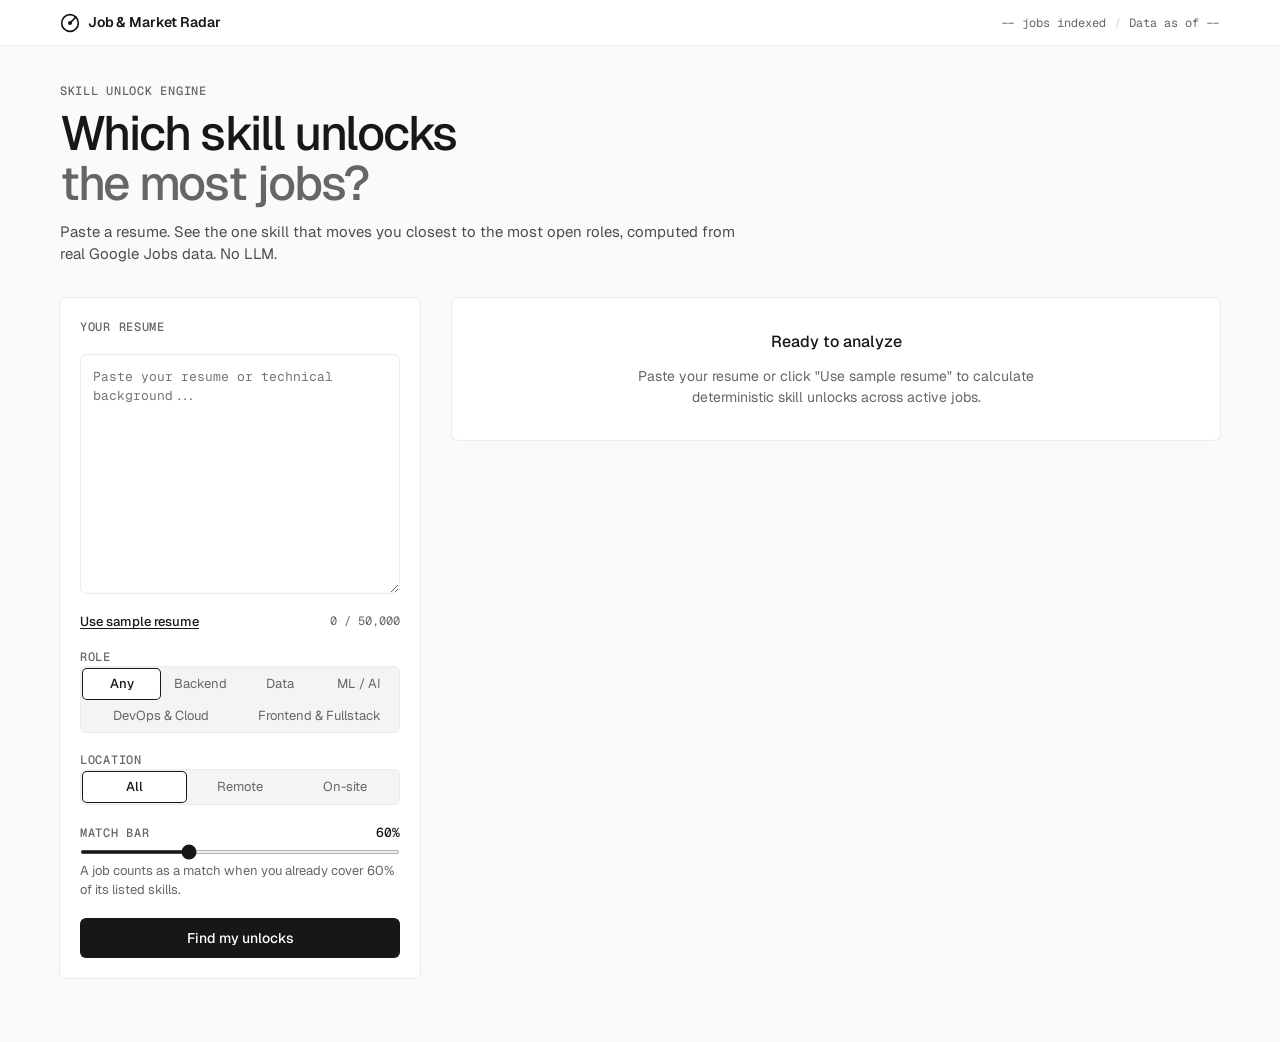
==== static/app/index.html @ d118805f "feat(ui): add live data panel" ====
<!doctype html>
<html lang="en">
  <head>
    <meta charset="UTF-8" />
    <meta name="viewport" content="width=device-width, initial-scale=1.0" />
    <title>Which skill unlocks the most jobs? — Job &amp; Market Radar</title>
    <meta
      name="description"
      content="Paste a resume. See the one skill that moves you closest to the most open roles, computed from real Google Jobs data. No LLM."
    />
    <link
      rel="icon"
      type="image/svg+xml"
      href="data:image/svg+xml,%3Csvg xmlns='http://www.w3.org/2000/svg' viewBox='0 0 24 24' fill='none'%3E%3Ccircle cx='12' cy='12' r='10' stroke='%23171717' stroke-width='2'/%3E%3Cline x1='12' y1='12' x2='19' y2='5' stroke='%23171717' stroke-width='2' stroke-linecap='round'/%3E%3Ccircle cx='12' cy='12' r='2.5' fill='%23171717'/%3E%3C/svg%3E"
    />
    <link rel="preconnect" href="https://fonts.googleapis.com" />
    <link rel="preconnect" href="https://fonts.gstatic.com" crossorigin />
    <link
      href="https://fonts.googleapis.com/css2?family=Geist:wght@400;500;600&family=Geist+Mono:wght@400;500&display=swap"
      rel="stylesheet"
    />
    <link rel="stylesheet" href="/static/app/app.css" />
  </head>
  <body>
    <header class="site-header">
      <div class="header-inner">
        <div class="brand">
          <svg
            class="brand-radar"
            width="20"
            height="20"
            viewBox="0 0 24 24"
            fill="none"
            aria-hidden="true"
          >
            <circle
              cx="12"
              cy="12"
              r="10"
              stroke="var(--ink)"
              stroke-width="2"
            />
            <line
              x1="12"
              y1="12"
              x2="19"
              y2="5"
              stroke="var(--ink)"
              stroke-width="2"
              stroke-linecap="round"
            />
            <circle cx="12" cy="12" r="2.5" fill="var(--ink)" />
          </svg>
          <span class="brand-name">Job &amp; Market Radar</span>
        </div>
        <div class="header-meta mono">
          <span id="pill-jobs" class="header-meta-item">-- jobs indexed</span>
          <span class="header-meta-divider" aria-hidden="true">/</span>
          <span id="pill-date" class="header-meta-item">Data as of --</span>
        </div>
      </div>
    </header>

    <main class="app-container">
      <section class="hero-section">
        <div class="eyebrow mono">SKILL UNLOCK ENGINE</div>
        <h1 aria-label="Which skill unlocks the most jobs?">
          <span class="h1-line1">Which skill unlocks</span>
          <span class="h1-line2">the most jobs?</span>
        </h1>
        <p class="sub-headline">
          Paste a resume. See the one skill that moves you closest to the most
          open roles, computed from real Google Jobs data. No LLM.
        </p>
      </section>

      <div class="app-grid">
        <!-- Left Column: Resume & Filters Sticky Panel -->
        <aside class="resume-panel card" aria-label="Resume input and controls">
          <div class="panel-header">
            <label for="resume-input" class="panel-label mono"
              >Your resume</label
            >
            <span id="sample-badge" class="sample-badge mono hidden"
              >SAMPLE RESUME: edit it or paste yours</span
            >
          </div>

          <textarea
            id="resume-input"
            rows="11"
            placeholder="Paste your resume or technical background..."
            spellcheck="false"
            class="resume-textarea mono"
          ></textarea>

          <div class="char-counter-row mono">
            <button type="button" id="btn-sample-resume" class="btn-text">
              Use sample resume
            </button>
            <span id="char-counter" class="counter-text">0 / 50,000</span>
          </div>

          <fieldset class="control-group">
            <legend class="control-label mono">Role</legend>
            <div class="segmented-control" id="role-segmented">
              <label class="seg-item">
                <input type="radio" name="role-filter" value="" checked />
                <span class="seg-label">Any</span>
              </label>
              <label class="seg-item">
                <input type="radio" name="role-filter" value="backend" />
                <span class="seg-label" id="role-label-backend">Backend</span>
              </label>
              <label class="seg-item">
                <input type="radio" name="role-filter" value="data" />
                <span class="seg-label" id="role-label-data">Data</span>
              </label>
              <label class="seg-item">
                <input type="radio" name="role-filter" value="ml_ai" />
                <span class="seg-label" id="role-label-ml_ai">ML / AI</span>
              </label>
              <label class="seg-item">
                <input type="radio" name="role-filter" value="devops_cloud" />
                <span class="seg-label" id="role-label-devops_cloud"
                  >DevOps &amp; Cloud</span
                >
              </label>
              <label class="seg-item">
                <input
                  type="radio"
                  name="role-filter"
                  value="frontend_fullstack"
                />
                <span class="seg-label" id="role-label-frontend_fullstack"
                  >Frontend &amp; Fullstack</span
                >
              </label>
            </div>
          </fieldset>

          <fieldset class="control-group">
            <legend class="control-label mono">Location</legend>
            <div class="segmented-control" id="location-segmented">
              <label class="seg-item">
                <input type="radio" name="location-filter" value="" checked />
                <span class="seg-label">All</span>
              </label>
              <label class="seg-item">
                <input type="radio" name="location-filter" value="Remote" />
                <span class="seg-label">Remote</span>
              </label>
              <label class="seg-item">
                <input type="radio" name="location-filter" value="On-site" />
                <span class="seg-label">On-site</span>
              </label>
            </div>
          </fieldset>

          <div class="control-group">
            <div class="slider-header">
              <label for="threshold-slider" class="control-label mono"
                >Match bar</label
              >
              <span id="threshold-val" class="slider-val mono">60%</span>
            </div>
            <input
              type="range"
              id="threshold-slider"
              min="50"
              max="80"
              step="5"
              value="60"
              class="range-slider"
            />
            <p id="match-help" class="help-text">
              A job counts as a match when you already cover 60% of its listed
              skills.
            </p>
          </div>

          <button type="button" id="btn-find-unlocks" class="btn-primary">
            Find my unlocks
          </button>
        </aside>

        <!-- Right Column: Results Section -->
        <section class="results-panel" id="results-panel" aria-live="polite">
          <!-- Idle State -->
          <div id="state-idle" class="state-block card state-idle">
            <p class="state-title">Ready to analyze</p>
            <p class="state-desc">
              Paste your resume or click "Use sample resume" to calculate
              deterministic skill unlocks across active jobs.
            </p>
          </div>

          <!-- Loading State -->
          <div id="state-loading" class="state-block state-loading hidden">
            <div class="skeleton-card skeleton-hero"></div>
            <div class="skeleton-card skeleton-path"></div>
            <div class="skeleton-card skeleton-unlocks"></div>
            <div class="skeleton-card skeleton-jobs"></div>
          </div>

          <!-- Error State -->
          <div id="state-error" class="state-block card state-error hidden">
            <div class="error-badge mono">Error</div>
            <p id="error-message" class="error-text">
              An unexpected error occurred.
            </p>
          </div>

          <!-- Active Results State -->
          <div id="state-results" class="results-content hidden">
            <!-- 1. Hero Block -->
            <div class="hero-block card" id="hero-block">
              <div class="hero-eyebrow mono">AFTER 3 SKILLS</div>
              <div class="hero-metric-row">
                <span id="stat-after-skills" class="hero-stat-number mono"
                  >0</span
                >
                <span id="hero-stat-total" class="hero-stat-total mono">
                  of -- jobs</span
                >
              </div>
              <p id="hero-support-line" class="hero-support-line">
                Up from 0 today. 0 skills recognized in your resume.
              </p>
              <div class="path-track-section">
                <div
                  id="path-track-bar"
                  class="path-track-bar"
                  role="progressbar"
                  aria-label="Cumulative job unlock track"
                ></div>
                <div
                  id="path-track-labels"
                  class="path-track-labels mono"
                ></div>
                <div id="path-track-empty" class="path-track-empty mono hidden">
                  No single skill moves you closer at this match bar.
                </div>
              </div>
            </div>

            <!-- 2. Fastest Path -->
            <section class="results-section" aria-labelledby="heading-path">
              <div class="section-header-row">
                <h2 id="heading-path" class="section-title">
                  Your fastest path
                </h2>
              </div>
              <div id="path-container" class="ledger-table">
                <!-- Dynamically populated ledger rows -->
              </div>
            </section>

            <!-- 3. All Unlocks -->
            <section class="results-section" aria-labelledby="heading-unlocks">
              <div class="section-header-row">
                <h2 id="heading-unlocks" class="section-title">All unlocks</h2>
                <span id="unlocks-count-badge" class="section-badge mono"
                  >-- skills</span
                >
              </div>
              <div id="unlocks-container" class="ledger-table">
                <!-- Dynamically populated expandable ledger rows -->
              </div>
            </section>

            <!-- 4. Best-Fit Jobs Now -->
            <section class="results-section" aria-labelledby="heading-jobs">
              <div class="section-header-row">
                <h2 id="heading-jobs" class="section-title">
                  Best-fit jobs now
                </h2>
                <span id="jobs-count-badge" class="section-badge mono"
                  >Top 8</span
                >
              </div>
              <div id="jobs-container" class="ledger-table">
                <!-- Dynamically populated job ledger rows -->
              </div>
            </section>

            <!-- 5. Add Live Data -->
            <section
              class="results-section live-panel-section"
              aria-labelledby="heading-live"
            >
              <div class="section-header-row">
                <h2 id="heading-live" class="section-title">Add live data</h2>
              </div>
              <p class="live-panel-desc">
                Fetch fresh listings from Google Jobs through SerpApi. New jobs
                join the analysis above.
              </p>
              <div class="live-form-grid">
                <div class="live-form-field">
                  <label for="live-query-input" class="control-label mono"
                    >Job title</label
                  >
                  <input
                    type="text"
                    id="live-query-input"
                    class="live-text-input mono"
                    value="Python Developer"
                    placeholder="e.g. Python Developer"
                  />
                </div>
                <div class="live-form-field">
                  <label for="live-location-input" class="control-label mono"
                    >Location</label
                  >
                  <input
                    type="text"
                    id="live-location-input"
                    class="live-text-input mono"
                    value="Bengaluru, Karnataka, India"
                    placeholder="e.g. Bengaluru, Karnataka, India"
                  />
                </div>
                <div class="live-form-action">
                  <button
                    type="button"
                    id="btn-fetch-live"
                    class="btn-primary mono"
                  >
                    Fetch from Google Jobs
                  </button>
                </div>
              </div>
              <div
                id="live-status-row"
                class="live-status-row mono hidden"
                role="status"
                aria-live="polite"
              ></div>
            </section>

            <!-- 6. Footer & Telemetry -->
            <footer class="results-footer">
              <p id="footer-sample-note" class="footer-note"></p>
              <p id="footer-telemetry" class="footer-telemetry mono"></p>
            </footer>
          </div>
        </section>
      </div>
    </main>

    <script src="/static/app/app.js"></script>
  </body>
</html>
---- static/app/app.css ----
/* ==========================================================================
   Design Tokens & CSS Variables (Neutral Hairline Design System)
   ========================================================================== */
:root {
  --canvas: #fafafa;
  --surface: #ffffff;
  --inset: #f4f4f5;
  --line: #ebebeb;
  --line-strong: #d4d4d8;
  --ink: #171717;
  --ink-2: #4d4d4d;
  --ink-3: #666666;
  --green: #0b7a53;
  --green-soft: #e8f5ee;
  --amber: #9a4b00;
  --amber-soft: #fff4e5;
  --red: #b42318;
  --red-soft: #fdecea;
  --ring: 0 0 0 1px var(--line);

  --font-sans:
    "Geist", system-ui, -apple-system, BlinkMacSystemFont, "Segoe UI", Roboto,
    sans-serif;
  --font-mono:
    "Geist Mono", ui-monospace, SFMono-Regular, Menlo, Monaco, Consolas,
    monospace;
}

/* ==========================================================================
   Base Reset
   ========================================================================== */
*,
*::before,
*::after {
  box-sizing: border-box;
  margin: 0;
  padding: 0;
}

html {
  font-size: 15px;
  background-color: var(--canvas);
  color: var(--ink);
  font-family: var(--font-sans);
  -webkit-font-smoothing: antialiased;
  -moz-osx-font-smoothing: grayscale;
}

body {
  min-height: 100vh;
  background-color: var(--canvas);
  color: var(--ink);
  font-family: var(--font-sans);
  font-size: 15px;
  line-height: 1.5;
  overflow-x: hidden;
}

/* Accessibility Focus States */
:focus-visible {
  outline: 2px solid var(--ink);
  outline-offset: 2px;
}

.mono {
  font-family: var(--font-mono);
  font-variant-numeric: tabular-nums;
}

.hidden {
  display: none !important;
}

/* Containers & Surfaces (Hairline Ring, No Drop Shadows) */
.card {
  background: var(--surface);
  box-shadow: var(--ring);
  border-radius: 6px;
  transition:
    background-color 0.15s ease,
    box-shadow 0.15s ease;
}

.card:hover {
  background: var(--inset);
  box-shadow: 0 0 0 1px var(--line-strong);
}

.ledger-table {
  background: var(--surface);
  box-shadow: var(--ring);
  border-radius: 6px;
  overflow: hidden;
}

.ledger-row {
  border-bottom: 1px solid var(--line);
  background: var(--surface);
  transition: background-color 0.15s ease;
}

.ledger-row:last-child {
  border-bottom: none;
}

.ledger-row:hover {
  background: var(--inset);
}

.ledger-row-empty {
  padding: 20px;
  text-align: center;
  color: var(--ink-3);
  font-size: 13px;
}

/* ==========================================================================
   Site Header
   ========================================================================== */
.site-header {
  border-bottom: 1px solid var(--line);
  background: var(--surface);
  position: sticky;
  top: 0;
  z-index: 100;
}

.header-inner {
  max-width: 1200px;
  margin: 0 auto;
  padding: 12px 20px;
  display: flex;
  align-items: center;
  justify-content: space-between;
  gap: 16px;
  flex-wrap: wrap;
}

@media (max-width: 600px) {
  .header-inner {
    padding: 10px 16px;
    gap: 10px;
  }
}

.brand {
  display: flex;
  align-items: center;
  gap: 8px;
}

.brand-radar {
  display: block;
  flex-shrink: 0;
}

.brand-name {
  font-weight: 600;
  font-size: 14px;
  letter-spacing: -0.01em;
  color: var(--ink);
}

.header-meta {
  display: flex;
  align-items: center;
  gap: 8px;
  font-size: 12px;
  color: var(--ink-3);
  flex-wrap: wrap;
}

.header-meta-divider {
  color: var(--line-strong);
}

/* ==========================================================================
   Main Layout Container
   ========================================================================== */
.app-container {
  max-width: 1200px;
  margin: 0 auto;
  padding: 36px 20px 64px 20px;
}

@media (max-width: 600px) {
  .app-container {
    padding: 16px 12px 48px 12px;
  }
}

.hero-section {
  margin-bottom: 32px;
}

.eyebrow {
  font-size: 12px;
  font-weight: 500;
  text-transform: uppercase;
  letter-spacing: 0.06em;
  color: var(--ink-3);
  margin-bottom: 8px;
}

h1 {
  font-size: 48px;
  font-weight: 500;
  line-height: 1.05;
  letter-spacing: -0.04em;
  margin-bottom: 12px;
}

.h1-line1 {
  display: block;
  color: var(--ink);
}

.h1-line2 {
  display: block;
  color: var(--ink-3);
}

@media (max-width: 768px) {
  h1 {
    font-size: 34px;
  }
}

.sub-headline {
  font-size: 15px;
  line-height: 1.5;
  color: var(--ink-2);
  max-width: 680px;
}

.app-grid {
  display: grid;
  grid-template-columns: minmax(0, 1fr);
  gap: 28px;
  align-items: start;
}

@media (min-width: 1024px) {
  .app-grid {
    grid-template-columns: 360px minmax(0, 1fr);
    gap: 32px;
  }
}

/* ==========================================================================
   Left Panel: Resume Input & Controls (ONE container)
   ========================================================================== */
.resume-panel {
  padding: 20px;
  display: flex;
  flex-direction: column;
  gap: 18px;
  min-width: 0;
  max-width: 100%;
}

@media (max-width: 600px) {
  .resume-panel {
    padding: 16px;
  }
}

@media (min-width: 1024px) {
  .resume-panel {
    position: sticky;
    top: 24px;
  }
}

.panel-header {
  display: flex;
  align-items: center;
  justify-content: space-between;
  gap: 8px;
  flex-wrap: wrap;
}

.panel-label {
  font-size: 12px;
  font-weight: 500;
  text-transform: uppercase;
  letter-spacing: 0.06em;
  color: var(--ink-3);
}

.sample-badge {
  font-size: 11px;
  color: var(--ink-3);
}

.resume-textarea {
  width: 100%;
  font-family: var(--font-mono);
  font-size: 13px;
  line-height: 1.5;
  color: var(--ink);
  background: var(--surface);
  border: 1px solid var(--line);
  border-radius: 6px;
  padding: 12px;
  resize: vertical;
  min-height: 200px;
  transition: border-color 0.15s ease;
}

.resume-textarea:focus {
  border-color: var(--ink);
  outline: none;
}

.char-counter-row {
  display: flex;
  align-items: center;
  justify-content: space-between;
  gap: 8px;
  font-size: 12px;
}

.btn-text {
  background: none;
  border: none;
  padding: 0;
  color: var(--ink);
  font-family: var(--font-sans);
  font-size: 13px;
  font-weight: 500;
  cursor: pointer;
  text-decoration: underline;
  text-underline-offset: 2px;
}

.btn-text:hover {
  color: var(--ink-2);
}

.counter-text {
  color: var(--ink-3);
}

.control-group {
  border: none;
  display: flex;
  flex-direction: column;
  gap: 8px;
}

.control-label {
  font-size: 12px;
  font-weight: 500;
  color: var(--ink-3);
  text-transform: uppercase;
  letter-spacing: 0.06em;
}

/* Segmented Controls (Unselected = ink-3 on inset, Selected = ink on surface + 1px ink ring) */
.segmented-control {
  display: flex;
  background: var(--inset);
  border: 1px solid var(--line);
  border-radius: 6px;
  padding: 2px;
  gap: 2px;
  flex-wrap: wrap;
}

.seg-item {
  flex: 1;
  min-width: fit-content;
  position: relative;
  cursor: pointer;
}

.seg-item input[type="radio"] {
  position: absolute;
  opacity: 0;
  pointer-events: none;
  width: 0;
  height: 0;
}

.seg-label {
  display: flex;
  align-items: center;
  justify-content: center;
  padding: 5px 8px;
  font-size: 13px;
  font-weight: 400;
  color: var(--ink-3);
  border-radius: 4px;
  background: transparent;
  transition:
    color 0.15s ease,
    background-color 0.15s ease;
  white-space: nowrap;
  user-select: none;
}

.seg-item input[type="radio"]:checked + .seg-label {
  background: var(--surface);
  color: var(--ink);
  font-weight: 500;
  box-shadow: 0 0 0 1px var(--ink);
}

.seg-item input[type="radio"]:focus-visible + .seg-label {
  outline: 2px solid var(--ink);
  outline-offset: 1px;
}

/* Slider (thin track, ink thumb) */
.slider-header {
  display: flex;
  align-items: center;
  justify-content: space-between;
}

.slider-val {
  font-size: 13px;
  font-weight: 500;
  color: var(--ink);
}

.range-slider {
  width: 100%;
  accent-color: var(--ink);
  cursor: pointer;
  height: 4px;
  background: var(--line);
  border-radius: 2px;
  border: none;
}

.help-text {
  font-size: 13px;
  line-height: 1.45;
  color: var(--ink-3);
}

/* Primary Button (solid ink, white text, 40px height, radius 6px, hover #2b2b2b) */
.btn-primary {
  display: block;
  width: 100%;
  height: 40px;
  background: var(--ink);
  color: #ffffff;
  font-family: var(--font-sans);
  font-weight: 500;
  font-size: 14px;
  padding: 0 16px;
  border: none;
  border-radius: 6px;
  cursor: pointer;
  transition:
    background-color 0.15s ease,
    opacity 0.15s ease;
}

.btn-primary:hover:not(:disabled) {
  background: #2b2b2b;
}

.btn-primary:disabled {
  opacity: 0.65;
  cursor: not-allowed;
}

/* ==========================================================================
   Right Panel: Results Section
   ========================================================================== */
.results-panel {
  min-height: 400px;
}

.state-block {
  padding: 32px 24px;
  text-align: center;
  display: flex;
  flex-direction: column;
  align-items: center;
  justify-content: center;
  gap: 12px;
}

.state-idle {
  color: var(--ink-2);
}

.state-title {
  font-size: 16px;
  font-weight: 500;
  color: var(--ink);
}

.state-desc {
  font-size: 14px;
  color: var(--ink-3);
  max-width: 440px;
  line-height: 1.5;
}

/* Skeletons */
.state-loading {
  display: flex;
  flex-direction: column;
  gap: 16px;
}

.skeleton-card {
  background: var(--surface);
  box-shadow: var(--ring);
  border-radius: 6px;
  opacity: 0.6;
}

.skeleton-hero {
  height: 140px;
}

.skeleton-path {
  height: 110px;
}

.skeleton-unlocks {
  height: 180px;
}

.skeleton-jobs {
  height: 240px;
}

/* Error State */
.state-error {
  border: 1px solid var(--red);
  background: var(--red-soft);
  align-items: flex-start;
  text-align: left;
}

.error-badge {
  font-size: 11px;
  font-weight: 600;
  text-transform: uppercase;
  background: var(--red);
  color: #ffffff;
  padding: 2px 6px;
  border-radius: 4px;
}

.error-text {
  font-size: 14px;
  color: var(--red);
  line-height: 1.5;
}

/* Active Results Content */
.results-content {
  display: flex;
  flex-direction: column;
  gap: 28px;
}

/* 1. Hero Block */
.hero-block {
  padding: 24px;
  display: flex;
  flex-direction: column;
  gap: 10px;
}

.hero-eyebrow {
  font-size: 12px;
  font-weight: 500;
  text-transform: uppercase;
  letter-spacing: 0.06em;
  color: var(--ink-3);
}

.hero-metric-row {
  display: flex;
  align-items: baseline;
  gap: 8px;
  flex-wrap: wrap;
}

.hero-stat-number {
  font-size: 64px;
  font-weight: 500;
  letter-spacing: -0.04em;
  line-height: 1;
  color: var(--ink);
}

.hero-stat-total {
  font-size: 20px;
  font-weight: 400;
  color: var(--ink-3);
}

.hero-support-line {
  font-size: 14px;
  color: var(--ink-2);
  line-height: 1.45;
}

/* Path Track */
.path-track-section {
  margin-top: 8px;
  display: flex;
  flex-direction: column;
  gap: 8px;
}

.path-track-bar {
  display: flex;
  width: 100%;
  height: 12px;
  background: var(--inset);
  border-radius: 6px;
  overflow: hidden;
}

@keyframes segmentScaleX {
  from {
    transform: scaleX(0);
  }
  to {
    transform: scaleX(1);
  }
}

.track-segment {
  height: 100%;
  transform-origin: left center;
  animation: segmentScaleX 500ms cubic-bezier(0.16, 1, 0.3, 1) both;
}

.track-segment-now {
  background: var(--ink);
}

.track-segment-step {
  background: var(--green);
}

.path-track-labels {
  display: flex;
  justify-content: space-between;
  align-items: center;
  gap: 8px;
  font-size: 12px;
  color: var(--ink-3);
  flex-wrap: wrap;
}

.path-track-empty {
  font-size: 13px;
  color: var(--ink-3);
  margin-top: 4px;
}

/* 2. Fastest Path (Ledger rows under track) */
.results-section {
  display: flex;
  flex-direction: column;
  gap: 12px;
}

.section-header-row {
  display: flex;
  align-items: center;
  justify-content: space-between;
  gap: 12px;
}

.section-title {
  font-size: 16px;
  font-weight: 500;
  letter-spacing: -0.01em;
  color: var(--ink);
}

.section-badge {
  font-size: 12px;
  color: var(--ink-3);
}

.path-ledger-row {
  display: flex;
  align-items: center;
  gap: 16px;
  padding: 12px 16px;
}

.path-step-num {
  font-size: 13px;
  color: var(--ink-3);
  min-width: 16px;
}

.path-step-skill {
  font-weight: 500;
  font-size: 14px;
  color: var(--ink);
  flex: 1;
}

.path-step-unlocks {
  font-size: 13px;
  color: var(--green);
  font-weight: 500;
}

.path-step-cum {
  font-size: 13px;
  color: var(--ink-3);
}

.results-panel {
  min-height: 400px;
  min-width: 0;
  max-width: 100%;
}

.results-content {
  display: flex;
  flex-direction: column;
  gap: 28px;
  min-width: 0;
  max-width: 100%;
}

.hero-block {
  padding: 24px;
  display: flex;
  flex-direction: column;
  gap: 10px;
  min-width: 0;
}

@media (max-width: 600px) {
  .hero-block {
    padding: 16px;
  }
}

.unlock-btn {
  width: 100%;
  display: flex;
  align-items: center;
  justify-content: space-between;
  gap: 16px;
  padding: 12px 16px;
  background: transparent;
  border: none;
  font-family: inherit;
  color: var(--ink);
  cursor: pointer;
  text-align: left;
  transition: background-color 0.15s ease;
  min-width: 0;
}

@media (max-width: 600px) {
  .unlock-btn {
    flex-wrap: wrap;
    gap: 8px;
    padding: 10px 12px;
  }
  .unlock-btn-main {
    width: 100%;
  }
  .unlock-bar-track {
    width: 100%;
  }
  .path-ledger-row {
    padding: 10px 12px;
    gap: 8px;
  }
  .job-ledger-row {
    padding: 12px;
  }
}

.unlock-btn-main {
  display: flex;
  align-items: center;
  justify-content: space-between;
  gap: 16px;
  flex: 1;
  min-width: 0;
}

.unlock-skill-name {
  font-weight: 500;
  font-size: 14px;
  color: var(--ink);
}

.unlock-metrics {
  display: flex;
  align-items: center;
  gap: 10px;
  font-size: 13px;
  white-space: nowrap;
}

.unlock-metric-gain {
  color: var(--green);
  font-weight: 500;
}

.unlock-metric-demand {
  color: var(--ink-3);
}

.unlock-bar-track {
  width: 120px;
  height: 4px;
  background: var(--inset);
  border-radius: 2px;
  overflow: hidden;
  flex-shrink: 0;
}

.unlock-bar-fill {
  width: 100%;
  height: 100%;
  background: var(--green);
  transform-origin: left center;
}

.example-jobs-panel {
  background: var(--inset);
  border-top: 1px solid var(--line);
  padding: 12px 16px;
  display: flex;
  flex-direction: column;
  gap: 8px;
}

.example-job-item {
  display: flex;
  align-items: center;
  justify-content: space-between;
  gap: 12px;
  font-size: 13px;
}

.example-job-title {
  color: var(--ink);
  overflow: hidden;
  text-overflow: ellipsis;
  white-space: nowrap;
}

.example-job-match {
  color: var(--ink-3);
  flex-shrink: 0;
}

/* 4. Best-Fit Jobs Now (Ledger rows) */
@keyframes rowFadeSlideUp {
  from {
    opacity: 0;
    transform: translateY(6px);
  }
  to {
    opacity: 1;
    transform: translateY(0);
  }
}

.stagger-row {
  animation: rowFadeSlideUp 300ms cubic-bezier(0.16, 1, 0.3, 1) both;
}

.job-ledger-row {
  padding: 14px 16px;
  display: flex;
  flex-direction: column;
  gap: 8px;
}

.job-row-top {
  display: flex;
  align-items: center;
  justify-content: space-between;
  gap: 12px;
}

.job-title {
  font-weight: 500;
  font-size: 14px;
  color: var(--ink);
  line-height: 1.35;
}

.job-badges {
  display: flex;
  align-items: center;
  gap: 8px;
  flex-shrink: 0;
}

.status-badge {
  font-size: 11px;
  font-weight: 500;
  padding: 2px 6px;
  border-radius: 4px;
  white-space: nowrap;
}

.status-matched {
  color: var(--green);
  background: var(--green-soft);
}

.status-one_skill_away {
  color: var(--amber);
  background: var(--amber-soft);
}

.status-further {
  color: var(--ink-3);
  background: var(--inset);
}

.job-portal-badge {
  font-size: 12px;
  color: var(--ink-3);
}

.job-meta-row {
  font-size: 13px;
  color: var(--ink-3);
}

.job-match-row {
  display: flex;
  align-items: center;
  gap: 10px;
}

.job-match-track {
  flex: 1;
  height: 4px;
  background: var(--inset);
  border-radius: 2px;
  overflow: hidden;
}

.job-match-fill {
  height: 100%;
  background: var(--green);
  border-radius: 2px;
}

.job-match-pct {
  font-size: 12px;
  color: var(--ink);
  min-width: 36px;
  text-align: right;
}

.job-missing-wrap {
  display: flex;
  align-items: center;
  gap: 6px;
  flex-wrap: wrap;
  margin-top: 2px;
}

.job-missing-label {
  font-size: 11px;
  color: var(--ink-3);
}

.chip-missing {
  color: var(--red);
  background: var(--red-soft);
  font-size: 11px;
  padding: 2px 6px;
  border-radius: 4px;
  border: none;
}

/* 5. Add Live Data Panel */
.live-panel-desc {
  font-size: 13px;
  line-height: 1.5;
  color: var(--ink-2);
  margin-bottom: 14px;
}

.live-form-grid {
  display: grid;
  grid-template-columns: minmax(0, 1fr) minmax(0, 1fr) auto;
  gap: 12px;
  align-items: flex-end;
  margin-bottom: 12px;
}

@media (max-width: 768px) {
  .live-form-grid {
    grid-template-columns: minmax(0, 1fr);
  }
}

.live-form-field {
  display: flex;
  flex-direction: column;
  gap: 6px;
  min-width: 0;
}

.live-text-input {
  width: 100%;
  height: 38px;
  font-family: var(--font-mono);
  font-size: 13px;
  color: var(--ink);
  background: var(--surface);
  border: 1px solid var(--line);
  border-radius: 6px;
  padding: 0 12px;
  min-width: 0;
  box-sizing: border-box;
  transition: border-color 0.15s ease;
}

.live-text-input:focus {
  border-color: var(--ink);
  outline: none;
}

.live-form-action {
  min-width: 0;
}

.live-form-action .btn-primary {
  height: 38px;
  white-space: nowrap;
  padding: 0 16px;
  font-size: 13px;
}

.live-status-row {
  display: flex;
  align-items: center;
  gap: 6px;
  flex-wrap: wrap;
  padding: 10px 14px;
  border-radius: 6px;
  box-shadow: var(--ring);
  background: var(--surface);
  font-size: 12px;
  line-height: 1.5;
  color: var(--ink-2);
}

.live-status-badge {
  display: inline-flex;
  align-items: center;
  font-size: 10px;
  font-weight: 600;
  letter-spacing: 0.04em;
  padding: 2px 6px;
  border-radius: 4px;
  text-transform: uppercase;
}

.live-status-badge-live {
  background: var(--green-soft);
  color: var(--green);
}

.live-status-badge-cache {
  background: var(--inset);
  color: var(--ink-2);
}

.live-status-badge-error {
  background: var(--red-soft);
  color: var(--red);
}

.live-status-error-text {
  color: var(--red);
  font-size: 12px;
}

/* 6. Footer & Telemetry */
.results-footer {
  border-top: 1px solid var(--line);
  padding-top: 18px;
  display: flex;
  flex-direction: column;
  gap: 6px;
}

.footer-note {
  font-size: 13px;
  color: var(--ink-3);
  line-height: 1.45;
}

.footer-telemetry {
  font-size: 12px;
  color: var(--ink-3);
}

/* ==========================================================================
   Reduced Motion
   ========================================================================== */
@media (prefers-reduced-motion: reduce) {
  *,
  *::before,
  *::after {
    animation-duration: 0.001ms !important;
    animation-iteration-count: 1 !important;
    transition-duration: 0.001ms !important;
  }
  .stagger-row,
  .track-segment {
    animation: none !important;
    opacity: 1 !important;
    transform: none !important;
  }
}
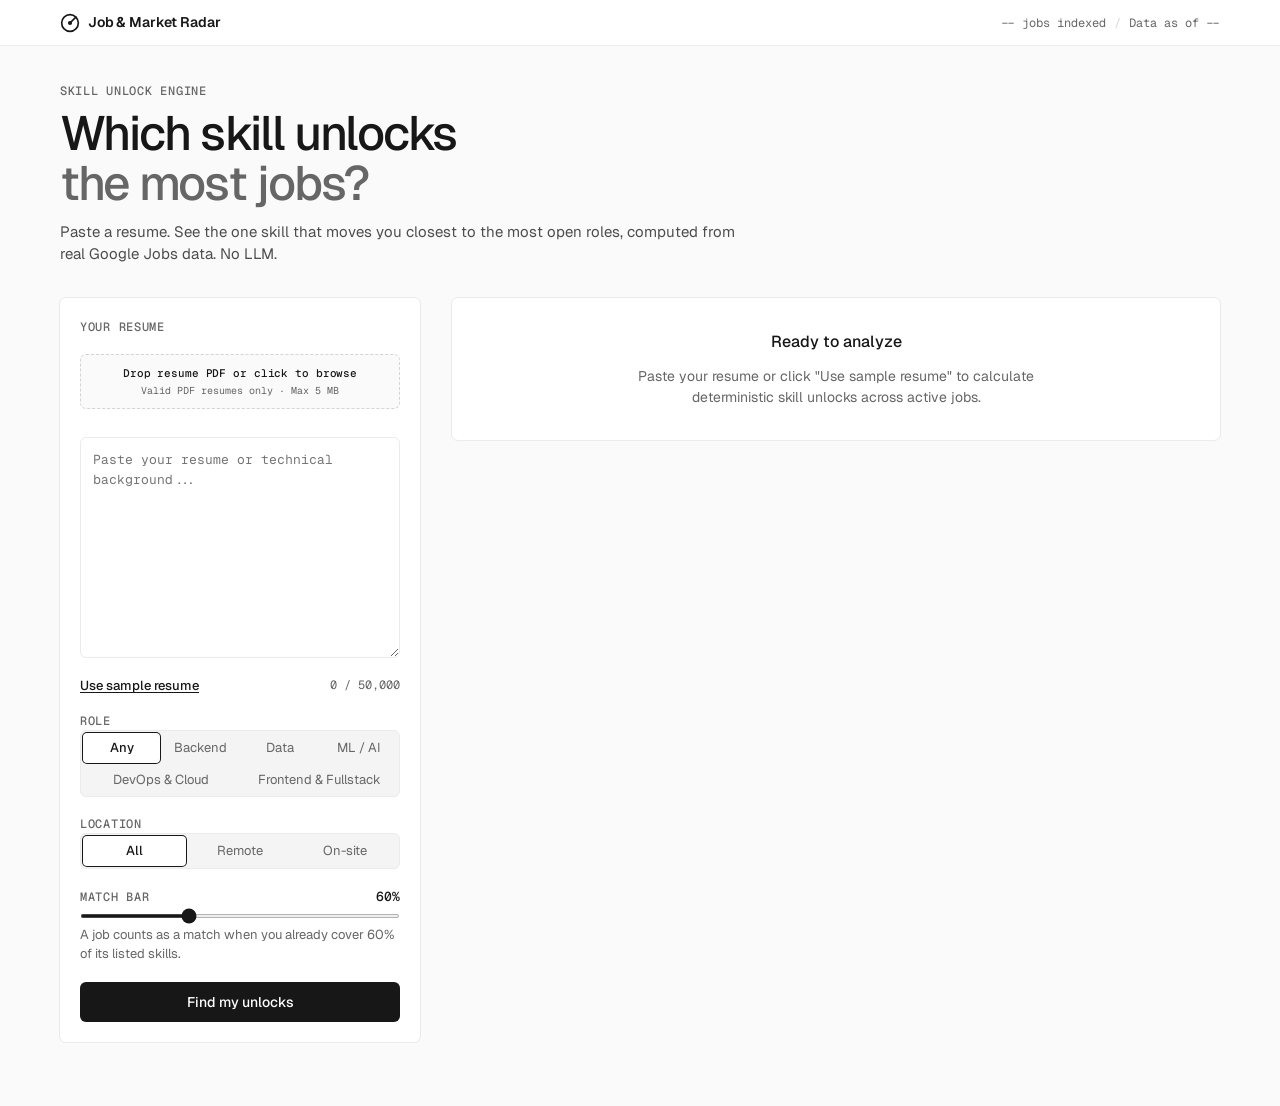
==== commit d83a4f56: "feat(enhancements): add job apply accordion, salary benchmarks, and strict resume pdf parser" ====
--- a/static/app/index.html
+++ b/static/app/index.html
@@ -86,9 +86,30 @@
             >
           </div>
 
+          <div
+            class="resume-dropzone mono"
+            id="resume-dropzone"
+            role="button"
+            tabindex="0"
+            aria-label="Upload resume PDF"
+          >
+            <input
+              type="file"
+              id="pdf-file-input"
+              accept=".pdf,application/pdf"
+              class="sr-only"
+            />
+            <span id="dropzone-text" class="dropzone-text"
+              >Drop resume PDF or click to browse</span
+            >
+            <span id="dropzone-subtext" class="dropzone-subtext"
+              >Valid PDF resumes only · Max 5 MB</span
+            >
+          </div>
+
           <textarea
             id="resume-input"
-            rows="11"
+            rows="10"
             placeholder="Paste your resume or technical background..."
             spellcheck="false"
             class="resume-textarea mono"
@@ -227,6 +248,17 @@
               <p id="hero-support-line" class="hero-support-line">
                 Up from 0 today. 0 skills recognized in your resume.
               </p>
+              <div
+                id="salary-benchmark-row"
+                class="salary-benchmark-row mono hidden"
+              >
+                <span class="benchmark-label">COMPENSATION SPREAD:</span>
+                <span id="benchmark-matched-val" class="benchmark-val">--</span>
+                <span id="benchmark-divider" class="benchmark-divider">·</span>
+                <span id="benchmark-unlocked-val" class="benchmark-val"
+                  >--</span
+                >
+              </div>
               <div class="path-track-section">
                 <div
                   id="path-track-bar"
--- a/static/app/app.css
+++ b/static/app/app.css
@@ -1115,6 +1115,195 @@
 }
 
 /* ==========================================================================
+   Enhancements: PDF Dropzone, Salary Benchmark & Job Drawer
+   ========================================================================== */
+
+/* Resume PDF Dropzone */
+.resume-dropzone {
+  border: 1px dashed var(--line-strong);
+  border-radius: 6px;
+  background: var(--canvas);
+  padding: 10px 12px;
+  margin-bottom: 10px;
+  cursor: pointer;
+  display: flex;
+  flex-direction: column;
+  align-items: center;
+  justify-content: center;
+  gap: 2px;
+  text-align: center;
+  transition:
+    border-color 0.15s ease,
+    background-color 0.15s ease;
+}
+
+.resume-dropzone:hover,
+.resume-dropzone.dragover {
+  border-color: var(--ink);
+  background: var(--inset);
+}
+
+.resume-dropzone.is-loading {
+  pointer-events: none;
+  opacity: 0.7;
+}
+
+.dropzone-text {
+  font-size: 11px;
+  font-weight: 500;
+  color: var(--ink);
+  letter-spacing: -0.01em;
+}
+
+.dropzone-subtext {
+  font-size: 10px;
+  color: var(--ink-3);
+}
+
+.sr-only {
+  position: absolute;
+  width: 1px;
+  height: 1px;
+  padding: 0;
+  margin: -1px;
+  overflow: hidden;
+  clip: rect(0, 0, 0, 0);
+  white-space: nowrap;
+  border-width: 0;
+}
+
+/* Salary Benchmark Row */
+.salary-benchmark-row {
+  margin-top: 10px;
+  padding: 7px 10px;
+  border-radius: 4px;
+  background: var(--inset);
+  box-shadow: inset 0 0 0 1px var(--line);
+  display: flex;
+  flex-wrap: wrap;
+  align-items: center;
+  gap: 6px;
+  font-size: 11px;
+  color: var(--ink-2);
+}
+
+.benchmark-label {
+  font-weight: 600;
+  color: var(--ink);
+  letter-spacing: 0.04em;
+}
+
+.benchmark-val {
+  color: var(--ink);
+}
+
+.benchmark-divider {
+  color: var(--line-strong);
+}
+
+/* Job Ledger Row Expansion */
+.job-ledger-row {
+  cursor: pointer;
+  user-select: none;
+  transition: background-color 0.15s ease;
+}
+
+.job-ledger-row:hover {
+  background-color: #fafafa;
+}
+
+.job-expand-chevron {
+  width: 12px;
+  height: 12px;
+  margin-left: 6px;
+  stroke: var(--ink-3);
+  transition: transform 0.2s ease;
+  vertical-align: middle;
+}
+
+.job-ledger-row.is-expanded .job-expand-chevron {
+  transform: rotate(180deg);
+}
+
+/* Job Detail Drawer (Expanded) */
+.job-detail-drawer {
+  margin-top: 12px;
+  padding-top: 12px;
+  border-top: 1px solid var(--line);
+  display: flex;
+  flex-direction: column;
+  gap: 12px;
+  cursor: default;
+  user-select: text;
+}
+
+.job-drawer-meta {
+  display: flex;
+  flex-wrap: wrap;
+  align-items: center;
+  gap: 12px;
+  font-size: 12px;
+  color: var(--ink-2);
+}
+
+.job-drawer-salary {
+  font-weight: 500;
+  color: var(--green);
+}
+
+.job-drawer-portals-label {
+  font-size: 11px;
+  font-weight: 600;
+  letter-spacing: 0.04em;
+  color: var(--ink-3);
+  margin-bottom: 6px;
+}
+
+.job-portals-group {
+  display: flex;
+  flex-wrap: wrap;
+  gap: 6px;
+}
+
+.btn-portal {
+  display: inline-flex;
+  align-items: center;
+  gap: 5px;
+  padding: 5px 9px;
+  background: var(--surface);
+  box-shadow: 0 0 0 1px var(--line-strong);
+  border-radius: 4px;
+  font-size: 12px;
+  font-weight: 500;
+  color: var(--ink);
+  text-decoration: none;
+  transition:
+    background-color 0.15s ease,
+    box-shadow 0.15s ease;
+}
+
+.btn-portal:hover {
+  background: var(--inset);
+  box-shadow: 0 0 0 1px var(--ink);
+}
+
+.btn-portal svg {
+  width: 11px;
+  height: 11px;
+  stroke: currentColor;
+}
+
+.job-drawer-snippet {
+  font-size: 12.5px;
+  line-height: 1.5;
+  color: var(--ink-2);
+  background: var(--inset);
+  padding: 8px 10px;
+  border-radius: 4px;
+  border-left: 2px solid var(--line-strong);
+}
+
+/* ==========================================================================
    Reduced Motion
    ========================================================================== */
 @media (prefers-reduced-motion: reduce) {
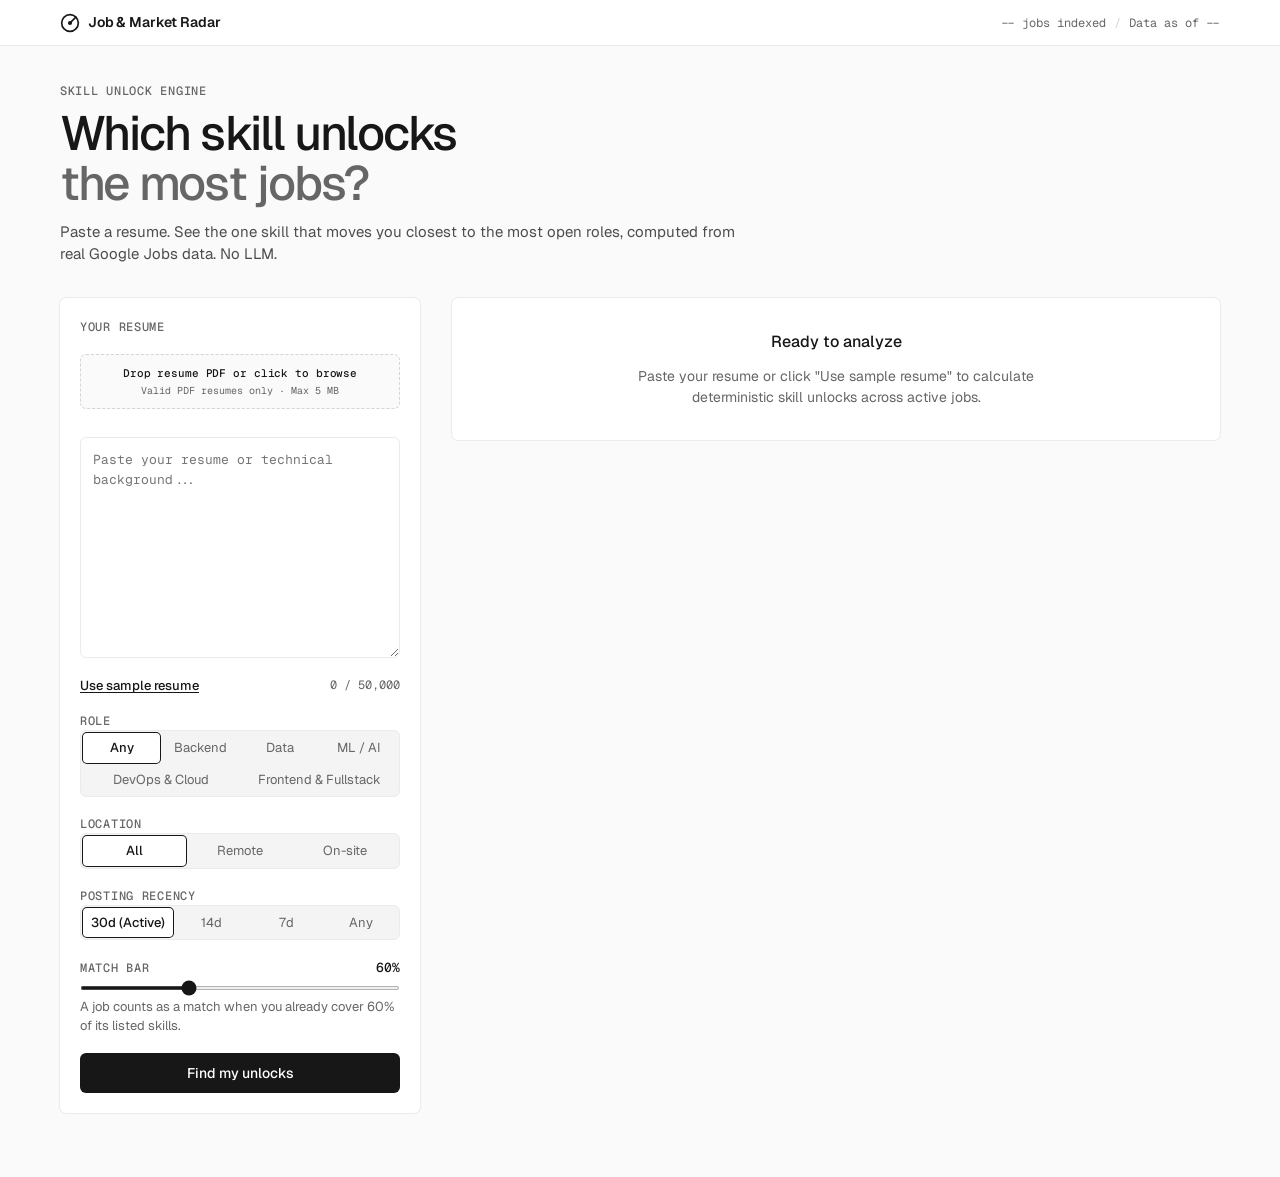
==== commit 83178921: "feat(recency): add deterministic job freshness parsing, recency filtering, and portal prioritization" ====
--- a/static/app/index.html
+++ b/static/app/index.html
@@ -178,6 +178,28 @@
             </div>
           </fieldset>
 
+          <fieldset class="control-group">
+            <legend class="control-label mono">Posting Recency</legend>
+            <div class="segmented-control" id="recency-segmented">
+              <label class="seg-item">
+                <input type="radio" name="recency-filter" value="30" checked />
+                <span class="seg-label">30d (Active)</span>
+              </label>
+              <label class="seg-item">
+                <input type="radio" name="recency-filter" value="14" />
+                <span class="seg-label">14d</span>
+              </label>
+              <label class="seg-item">
+                <input type="radio" name="recency-filter" value="7" />
+                <span class="seg-label">7d</span>
+              </label>
+              <label class="seg-item">
+                <input type="radio" name="recency-filter" value="" />
+                <span class="seg-label">Any</span>
+              </label>
+            </div>
+          </fieldset>
+
           <div class="control-group">
             <div class="slider-header">
               <label for="threshold-slider" class="control-label mono"
--- a/static/app/app.css
+++ b/static/app/app.css
@@ -930,6 +930,30 @@
   background: var(--inset);
 }
 
+.job-freshness-badge {
+  font-size: 11px;
+  font-weight: 500;
+  padding: 2px 6px;
+  border-radius: 4px;
+  white-space: nowrap;
+}
+
+.freshness-fresh {
+  color: var(--green);
+  background: var(--green-soft);
+}
+
+.freshness-recent {
+  color: var(--ink-2);
+  background: var(--inset);
+  border: 1px solid var(--line);
+}
+
+.freshness-stale {
+  color: var(--amber);
+  background: var(--amber-soft);
+}
+
 .job-portal-badge {
   font-size: 12px;
   color: var(--ink-3);
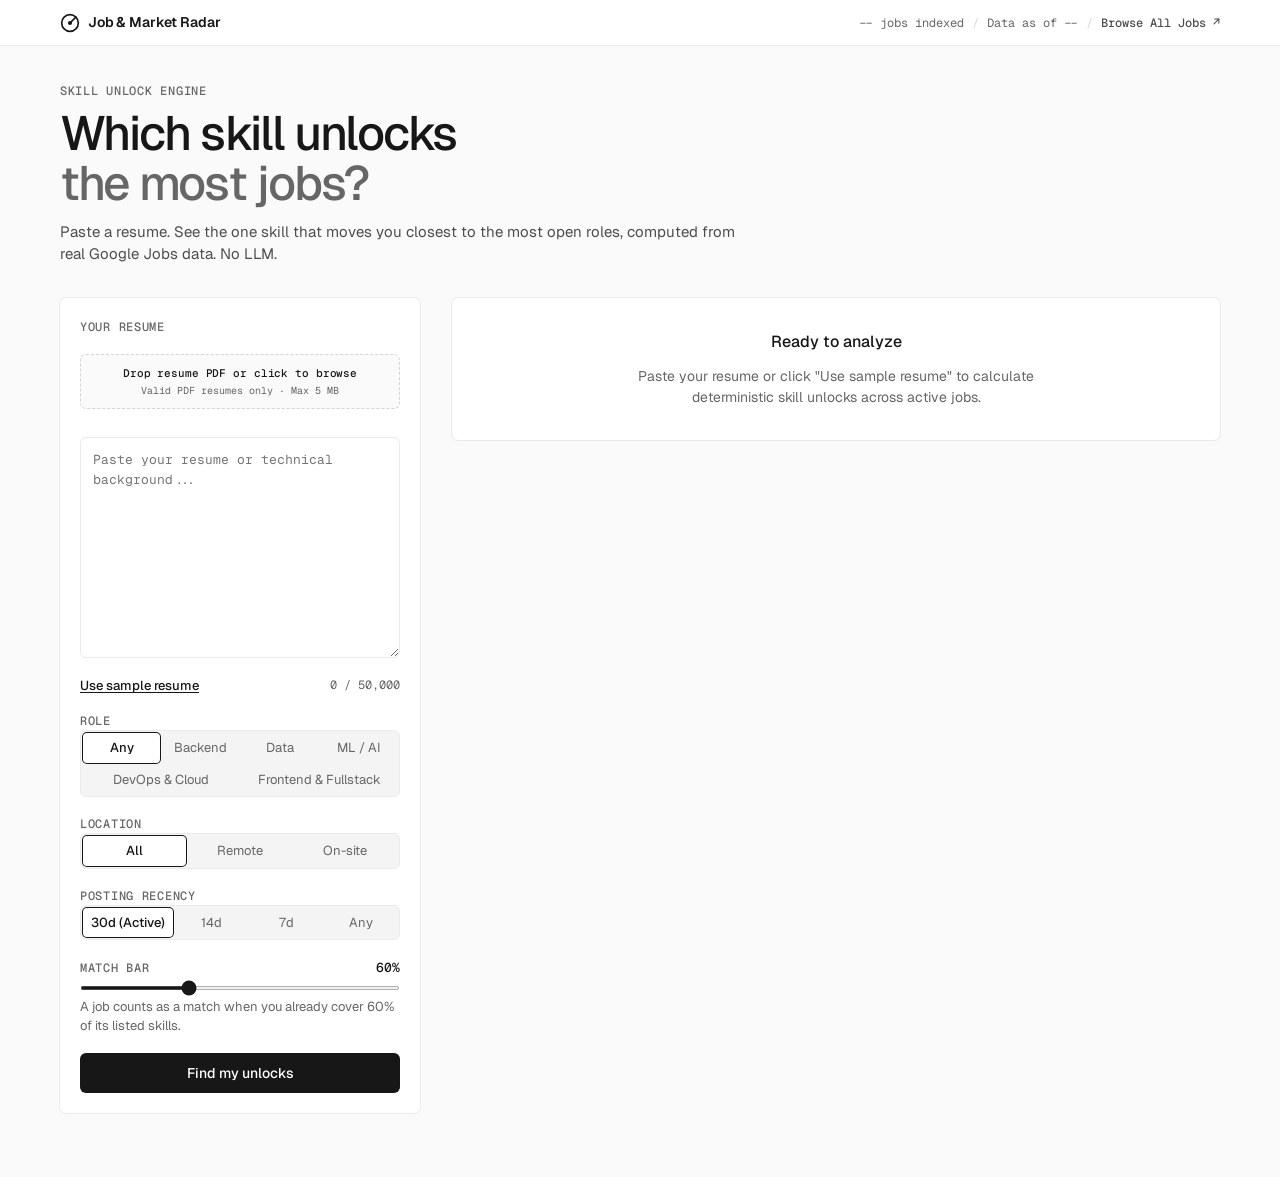
==== commit 109bdf58: "feat(ui): add browse all jobs links and toggle to view all matching jobs" ====
--- a/static/app/index.html
+++ b/static/app/index.html
@@ -3,7 +3,7 @@
   <head>
     <meta charset="UTF-8" />
     <meta name="viewport" content="width=device-width, initial-scale=1.0" />
-    <title>Which skill unlocks the most jobs? — Job &amp; Market Radar</title>
+    <title>Job &amp; Market Radar</title>
     <meta
       name="description"
       content="Paste a resume. See the one skill that moves you closest to the most open roles, computed from real Google Jobs data. No LLM."
@@ -57,6 +57,14 @@
           <span id="pill-jobs" class="header-meta-item">-- jobs indexed</span>
           <span class="header-meta-divider" aria-hidden="true">/</span>
           <span id="pill-date" class="header-meta-item">Data as of --</span>
+          <span class="header-meta-divider" aria-hidden="true">/</span>
+          <a
+            href="/legacy"
+            class="header-meta-link mono"
+            target="_blank"
+            rel="noopener"
+            >Browse All Jobs ↗</a
+          >
         </div>
       </div>
     </header>
@@ -335,6 +343,23 @@
               </div>
               <div id="jobs-container" class="ledger-table">
                 <!-- Dynamically populated job ledger rows -->
+              </div>
+              <div id="jobs-footer-row" class="jobs-footer-row mono hidden">
+                <button
+                  type="button"
+                  id="btn-toggle-all-jobs"
+                  class="btn-toggle-jobs mono"
+                >
+                  Show all matching jobs
+                </button>
+                <a
+                  href="/legacy"
+                  class="jobs-explorer-link mono"
+                  target="_blank"
+                  rel="noopener"
+                >
+                  Browse complete 361-job analytical database (DuckDB) ↗
+                </a>
               </div>
             </section>
 
--- a/static/app/app.css
+++ b/static/app/app.css
@@ -1327,6 +1327,63 @@
   border-left: 2px solid var(--line-strong);
 }
 
+.header-meta-link {
+  color: var(--ink-2);
+  text-decoration: none;
+  font-size: 12px;
+  font-weight: 500;
+  transition: color 0.15s ease;
+}
+
+.header-meta-link:hover {
+  color: var(--ink);
+  text-decoration: underline;
+}
+
+.jobs-footer-row {
+  display: flex;
+  align-items: center;
+  justify-content: space-between;
+  gap: 12px;
+  flex-wrap: wrap;
+  padding: 14px 4px 6px;
+  border-top: 1px solid var(--line);
+}
+
+.btn-toggle-jobs {
+  display: inline-flex;
+  align-items: center;
+  gap: 6px;
+  padding: 7px 14px;
+  background: var(--surface);
+  border: 1px solid var(--line-strong);
+  border-radius: 6px;
+  font-size: 12px;
+  font-weight: 500;
+  color: var(--ink);
+  cursor: pointer;
+  transition:
+    background-color 0.15s ease,
+    border-color 0.15s ease;
+}
+
+.btn-toggle-jobs:hover {
+  background: var(--inset);
+  border-color: var(--ink);
+}
+
+.jobs-explorer-link {
+  font-size: 12px;
+  color: var(--ink-2);
+  text-decoration: none;
+  transition: color 0.15s ease;
+}
+
+.jobs-explorer-link:hover {
+  color: var(--ink);
+  text-decoration: underline;
+}
+
 /* ==========================================================================
    Reduced Motion
    ========================================================================== */
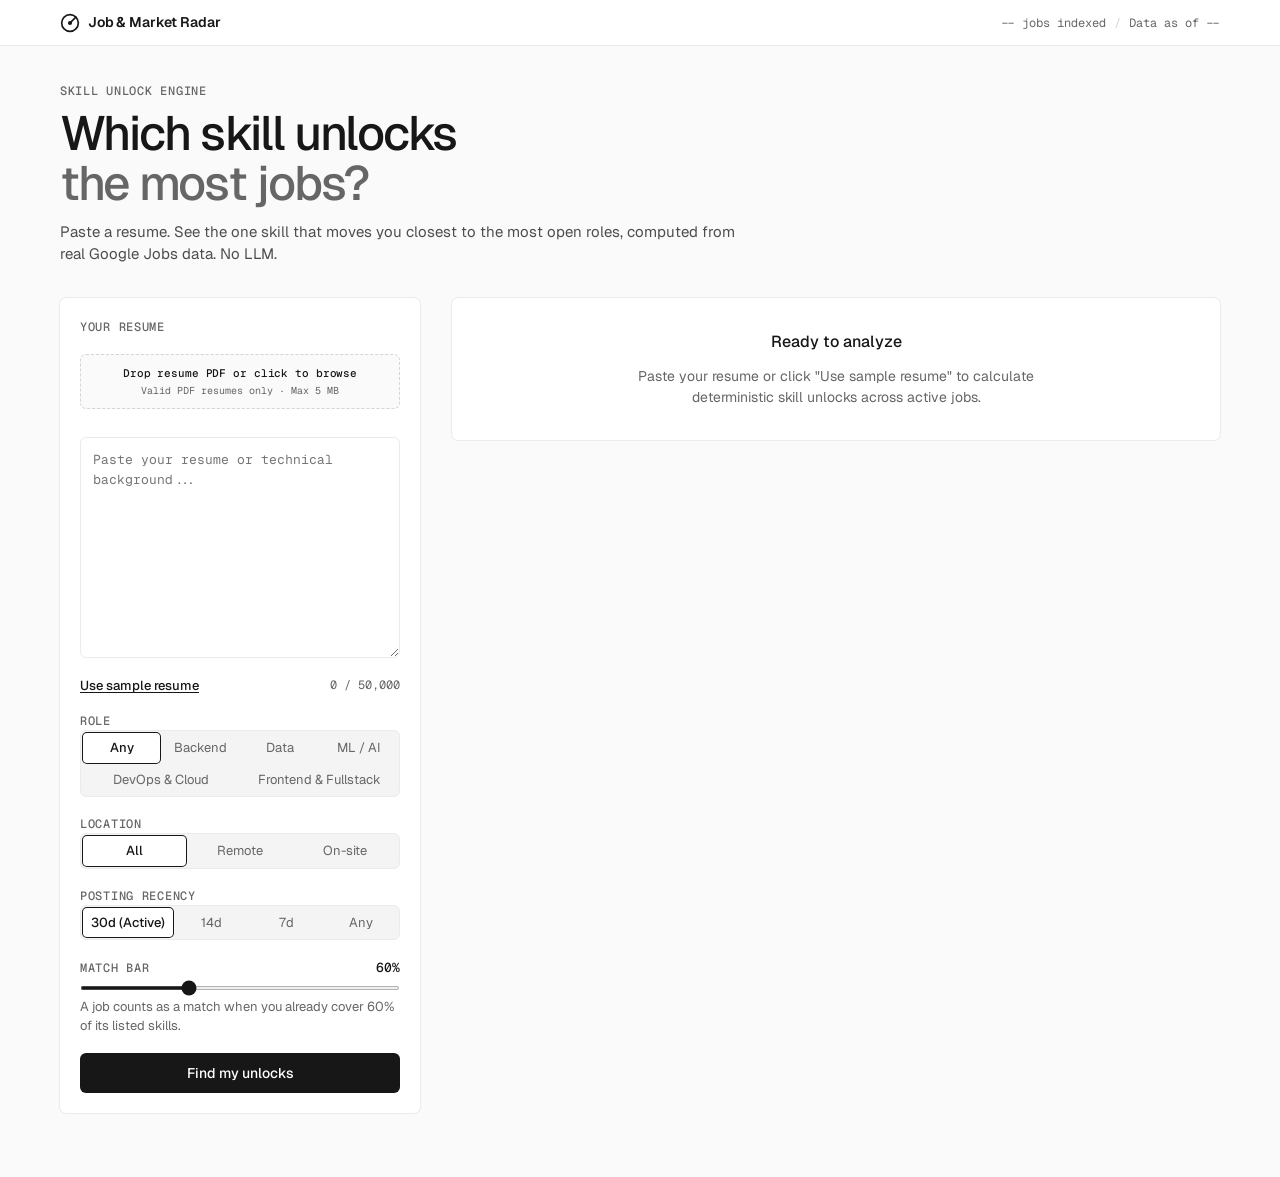
==== commit a54bc289: "refactor(cleanup): remove legacy purple dashboard and unused favicon assets" ====
--- a/static/app/index.html
+++ b/static/app/index.html
@@ -8,11 +8,7 @@
       name="description"
       content="Paste a resume. See the one skill that moves you closest to the most open roles, computed from real Google Jobs data. No LLM."
     />
-    <link
-      rel="icon"
-      type="image/svg+xml"
-      href="data:image/svg+xml,%3Csvg xmlns='http://www.w3.org/2000/svg' viewBox='0 0 24 24' fill='none'%3E%3Ccircle cx='12' cy='12' r='10' stroke='%23171717' stroke-width='2'/%3E%3Cline x1='12' y1='12' x2='19' y2='5' stroke='%23171717' stroke-width='2' stroke-linecap='round'/%3E%3Ccircle cx='12' cy='12' r='2.5' fill='%23171717'/%3E%3C/svg%3E"
-    />
+    <link rel="icon" type="image/svg+xml" href="/static/favicon.svg" />
     <link rel="preconnect" href="https://fonts.googleapis.com" />
     <link rel="preconnect" href="https://fonts.gstatic.com" crossorigin />
     <link
@@ -57,14 +53,6 @@
           <span id="pill-jobs" class="header-meta-item">-- jobs indexed</span>
           <span class="header-meta-divider" aria-hidden="true">/</span>
           <span id="pill-date" class="header-meta-item">Data as of --</span>
-          <span class="header-meta-divider" aria-hidden="true">/</span>
-          <a
-            href="/legacy"
-            class="header-meta-link mono"
-            target="_blank"
-            rel="noopener"
-            >Browse All Jobs ↗</a
-          >
         </div>
       </div>
     </header>
@@ -352,14 +340,6 @@
                 >
                   Show all matching jobs
                 </button>
-                <a
-                  href="/legacy"
-                  class="jobs-explorer-link mono"
-                  target="_blank"
-                  rel="noopener"
-                >
-                  Browse complete 361-job analytical database (DuckDB) ↗
-                </a>
               </div>
             </section>
 
